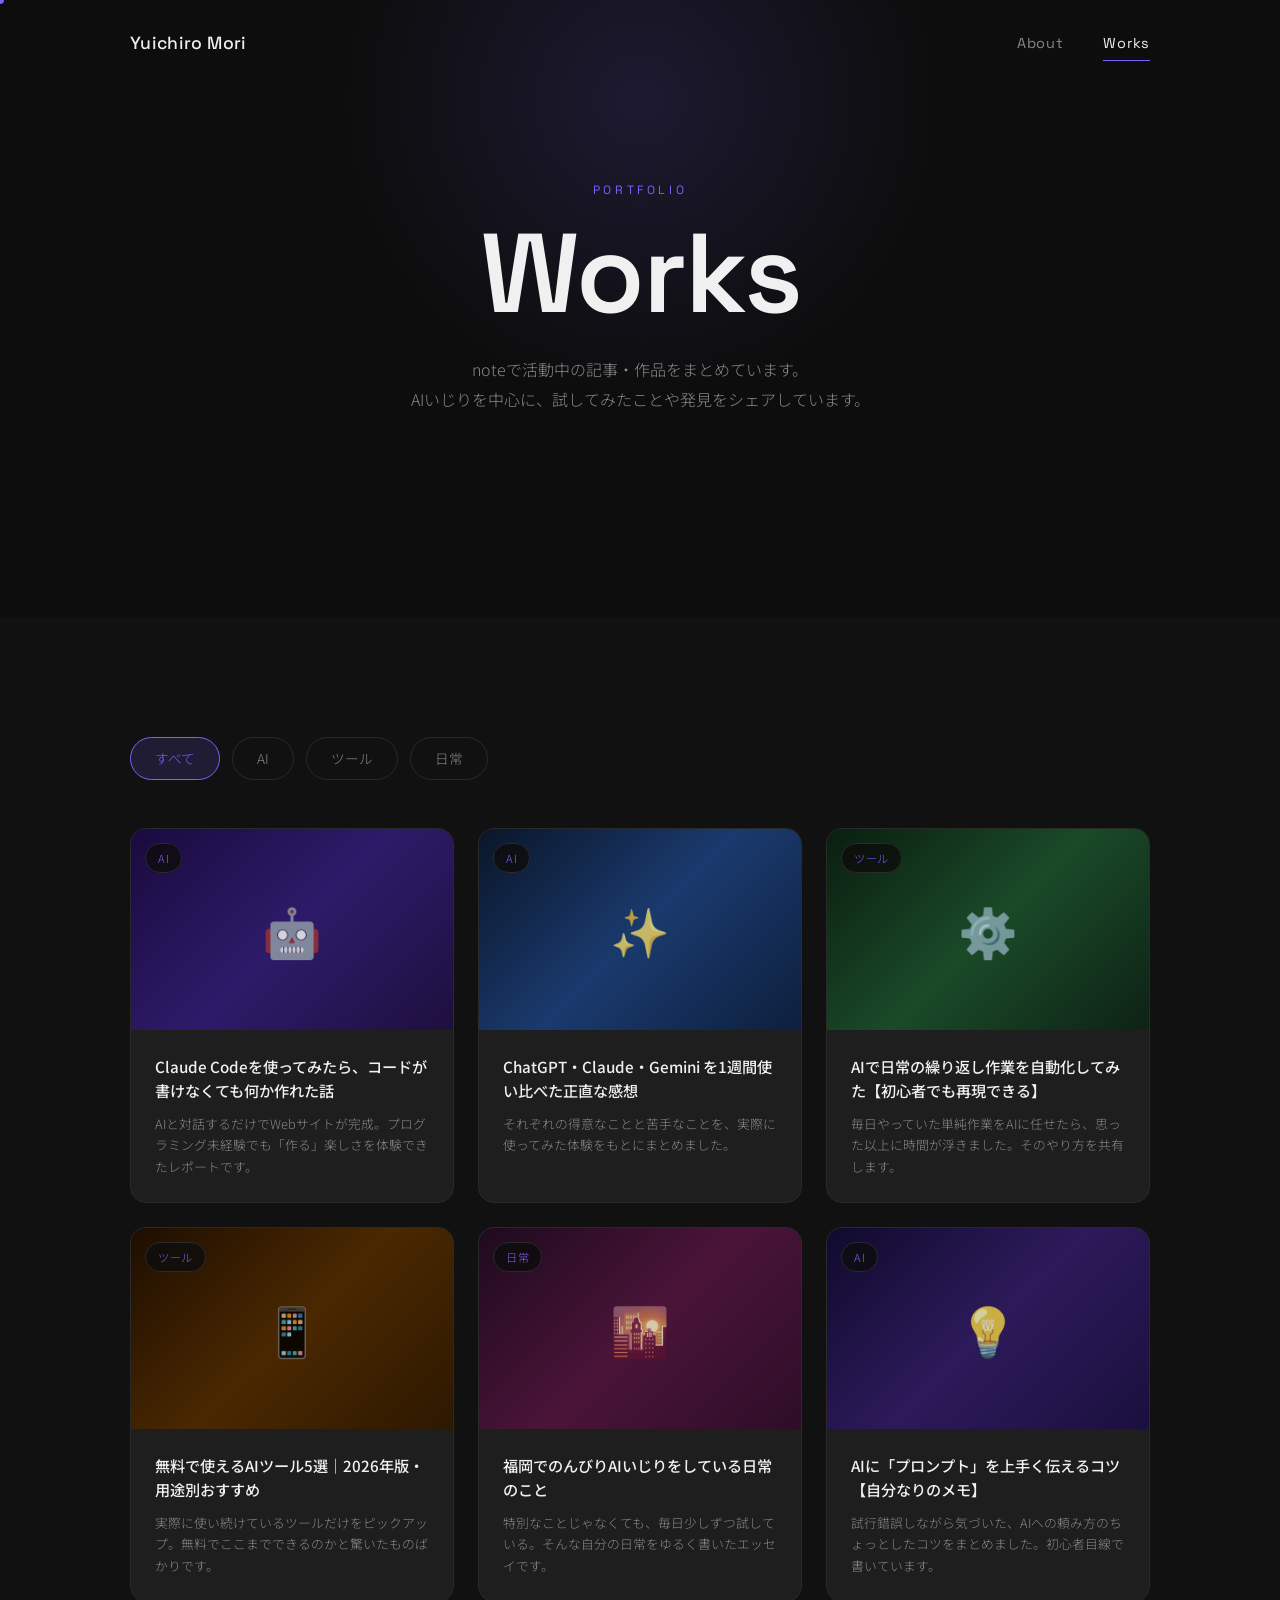
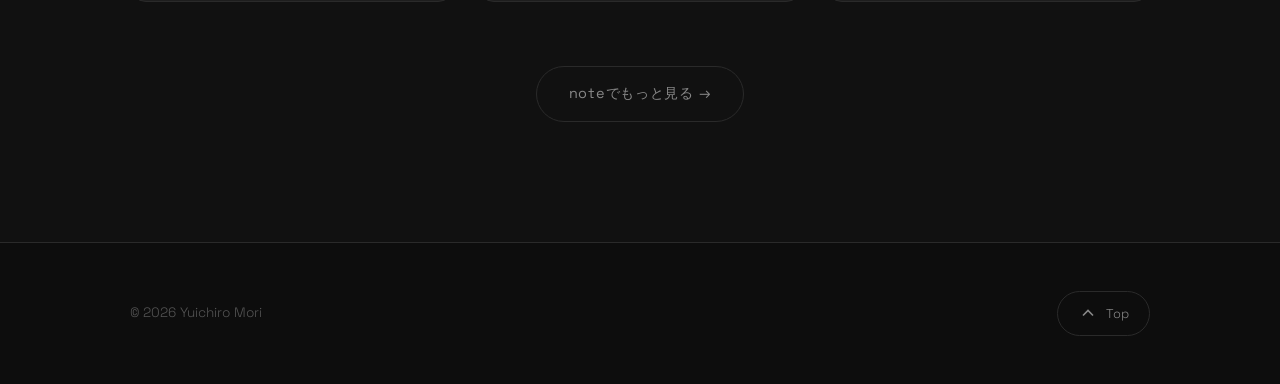
==== works.html @ 328cd7eb "トップページを更新 Co-Authored-By: Claude Sonnet 4.6 <noreply@anthropic.com>" ====
<!DOCTYPE html>
<html lang="ja">
<head>
  <meta charset="UTF-8" />
  <meta name="viewport" content="width=device-width, initial-scale=1.0" />
  <title>Works | Yuichiro Mori</title>
  <meta name="description" content="Yuichiro Moriのポートフォリオ・作品一覧です。noteで活動中。" />

  <!-- Google Fonts: 英字はSpace Grotesk、日本語はNoto Sans JP -->
  <link rel="preconnect" href="https://fonts.googleapis.com" />
  <link rel="preconnect" href="https://fonts.gstatic.com" crossorigin />
  <link href="https://fonts.googleapis.com/css2?family=Space+Grotesk:wght@300;400;500;600&family=Noto+Sans+JP:wght@300;400;500&display=swap" rel="stylesheet" />

  <link rel="stylesheet" href="css/style.css" />
</head>
<body>

  <!-- ===== カスタムカーソル ===== -->
  <div class="cursor-dot"></div>
  <div class="cursor-ring"></div>

  <!-- ===== ヘッダー ===== -->
  <header class="header" id="header">
    <div class="header-inner">
      <a href="index.html" class="logo">Yuichiro Mori</a>
      <nav class="nav">
        <a href="index.html" class="nav-link">About</a>
        <a href="works.html" class="nav-link active">Works</a>
      </nav>
    </div>
  </header>

  <!-- ===== ページヒーロー ===== -->
  <section class="page-hero">
    <div class="container">
      <div class="page-hero-label fade-up">Portfolio</div>
      <h1 class="page-hero-title fade-up">Works</h1>
      <p class="page-hero-desc fade-up">
        noteで活動中の記事・作品をまとめています。<br />
        AIいじりを中心に、試してみたことや発見をシェアしています。
      </p>

      <!-- noteへの導線ボタン（目立つ位置に配置） -->
      <!-- URLを変更する場合はhrefの値を書き換えてください -->
      <a href="https://note.com/yamasan_2351" target="_blank" rel="noopener noreferrer" class="btn-note fade-up">
        noteを見る →
      </a>
    </div>
  </section>

  <!-- ===== ワークスセクション ===== -->
  <section class="section works-section">
    <div class="container">

      <!-- カテゴリフィルターボタン -->
      <!-- カテゴリを増やしたい場合はここにボタンを追加してください -->
      <div class="filter-bar reveal">
        <button class="filter-btn active" data-filter="all">すべて</button>
        <button class="filter-btn" data-filter="ai">AI</button>
        <button class="filter-btn" data-filter="tool">ツール</button>
        <button class="filter-btn" data-filter="daily">日常</button>
      </div>

      <!-- 作品カードグリッド -->
      <!-- カードを増やしたい場合はここに .work-card を追加してください -->
      <!-- data-category属性でフィルタリングが機能します（all / ai / tool / daily） -->
      <div class="works-grid" id="works-grid">

        <!-- カード1 -->
        <article class="work-card reveal" data-category="ai">
          <a href="https://note.com/yamasan_2351" target="_blank" rel="noopener noreferrer" class="work-card-link">
            <div class="work-card-image">
              <!-- 画像のグラデーションプレースホルダー（パープル系） -->
              <div class="card-placeholder card-placeholder--purple">
                <span class="card-placeholder-icon">🤖</span>
              </div>
              <div class="work-card-tag">AI</div>
            </div>
            <div class="work-card-body">
              <h3 class="work-card-title">Claude Codeを使ってみたら、コードが書けなくても何か作れた話</h3>
              <p class="work-card-desc">
                AIと対話するだけでWebサイトが完成。プログラミング未経験でも「作る」楽しさを体験できたレポートです。
              </p>
            </div>
          </a>
        </article>

        <!-- カード2 -->
        <article class="work-card reveal" data-category="ai">
          <a href="https://note.com/yamasan_2351" target="_blank" rel="noopener noreferrer" class="work-card-link">
            <div class="work-card-image">
              <!-- 画像のグラデーションプレースホルダー（ブルー系） -->
              <div class="card-placeholder card-placeholder--blue">
                <span class="card-placeholder-icon">✨</span>
              </div>
              <div class="work-card-tag">AI</div>
            </div>
            <div class="work-card-body">
              <h3 class="work-card-title">ChatGPT・Claude・Gemini を1週間使い比べた正直な感想</h3>
              <p class="work-card-desc">
                それぞれの得意なことと苦手なことを、実際に使ってみた体験をもとにまとめました。
              </p>
            </div>
          </a>
        </article>

        <!-- カード3 -->
        <article class="work-card reveal" data-category="tool">
          <a href="https://note.com/yamasan_2351" target="_blank" rel="noopener noreferrer" class="work-card-link">
            <div class="work-card-image">
              <!-- 画像のグラデーションプレースホルダー（グリーン系） -->
              <div class="card-placeholder card-placeholder--green">
                <span class="card-placeholder-icon">⚙️</span>
              </div>
              <div class="work-card-tag">ツール</div>
            </div>
            <div class="work-card-body">
              <h3 class="work-card-title">AIで日常の繰り返し作業を自動化してみた【初心者でも再現できる】</h3>
              <p class="work-card-desc">
                毎日やっていた単純作業をAIに任せたら、思った以上に時間が浮きました。そのやり方を共有します。
              </p>
            </div>
          </a>
        </article>

        <!-- カード4 -->
        <article class="work-card reveal" data-category="tool">
          <a href="https://note.com/yamasan_2351" target="_blank" rel="noopener noreferrer" class="work-card-link">
            <div class="work-card-image">
              <!-- 画像のグラデーションプレースホルダー（オレンジ系） -->
              <div class="card-placeholder card-placeholder--orange">
                <span class="card-placeholder-icon">📱</span>
              </div>
              <div class="work-card-tag">ツール</div>
            </div>
            <div class="work-card-body">
              <h3 class="work-card-title">無料で使えるAIツール5選｜2026年版・用途別おすすめ</h3>
              <p class="work-card-desc">
                実際に使い続けているツールだけをピックアップ。無料でここまでできるのかと驚いたものばかりです。
              </p>
            </div>
          </a>
        </article>

        <!-- カード5 -->
        <article class="work-card reveal" data-category="daily">
          <a href="https://note.com/yamasan_2351" target="_blank" rel="noopener noreferrer" class="work-card-link">
            <div class="work-card-image">
              <!-- 画像のグラデーションプレースホルダー（ピンク系） -->
              <div class="card-placeholder card-placeholder--pink">
                <span class="card-placeholder-icon">🌇</span>
              </div>
              <div class="work-card-tag">日常</div>
            </div>
            <div class="work-card-body">
              <h3 class="work-card-title">福岡でのんびりAIいじりをしている日常のこと</h3>
              <p class="work-card-desc">
                特別なことじゃなくても、毎日少しずつ試している。そんな自分の日常をゆるく書いたエッセイです。
              </p>
            </div>
          </a>
        </article>

        <!-- カード6 -->
        <article class="work-card reveal" data-category="ai">
          <a href="https://note.com/yamasan_2351" target="_blank" rel="noopener noreferrer" class="work-card-link">
            <div class="work-card-image">
              <!-- 画像のグラデーションプレースホルダー（パープル系） -->
              <div class="card-placeholder card-placeholder--violet">
                <span class="card-placeholder-icon">💡</span>
              </div>
              <div class="work-card-tag">AI</div>
            </div>
            <div class="work-card-body">
              <h3 class="work-card-title">AIに「プロンプト」を上手く伝えるコツ【自分なりのメモ】</h3>
              <p class="work-card-desc">
                試行錯誤しながら気づいた、AIへの頼み方のちょっとしたコツをまとめました。初心者目線で書いています。
              </p>
            </div>
          </a>
        </article>

      </div><!-- /works-grid -->

      <!-- もっと見るボタン -->
      <div class="works-more reveal">
        <a href="https://note.com/yamasan_2351" target="_blank" rel="noopener noreferrer" class="btn-secondary">
          noteでもっと見る →
        </a>
      </div>

    </div>
  </section>

  <!-- ===== フッター ===== -->
  <footer class="footer">
    <div class="container">
      <div class="footer-inner">
        <p class="footer-copy">© 2026 Yuichiro Mori</p>
        <!-- ページトップへ戻るボタン -->
        <button class="back-to-top" id="back-to-top" aria-label="ページトップへ">
          <svg viewBox="0 0 24 24" fill="none" stroke="currentColor" stroke-width="2" width="20" height="20">
            <path d="M18 15l-6-6-6 6"/>
          </svg>
          Top
        </button>
      </div>
    </div>
  </footer>

  <script src="js/main.js"></script>
</body>
</html>
---- css/style.css ----
/* =============================================
   Yuichiro Mori - Personal Site
   style.css
   =============================================
   ■ カスタマイズするときの目安
   - 背景色    : --bg (#0d0d0d)
   - テキスト色: --text (#f0f0f0)
   - アクセント: --accent (#7b61ff)
   - カード背景: --card (#1e1e1e)
   ============================================= */

/* ===== CSS変数（カラー・フォント） ===== */
:root {
  /* カラー：ここを変えるとサイト全体の色が変わります */
  --bg: #0d0d0d;
  --bg-secondary: #111111;
  --card: #1e1e1e;
  --card-hover: #252525;
  --border: #2a2a2a;
  --text: #f0f0f0;
  --text-muted: #888888;
  --text-subtle: #555555;
  --accent: #7b61ff;
  --accent-light: rgba(123, 97, 255, 0.15);
  --accent-glow: rgba(123, 97, 255, 0.4);

  /* フォント */
  --font-en: 'Space Grotesk', sans-serif;
  --font-ja: 'Noto Sans JP', sans-serif;

  /* スペース */
  --section-pad: 120px;
  --container-max: 1100px;
  --border-radius: 16px;

  /* トランジション */
  --transition: 0.3s cubic-bezier(0.25, 0.46, 0.45, 0.94);
  --transition-slow: 0.6s cubic-bezier(0.25, 0.46, 0.45, 0.94);
}

/* ===== リセット & ベース ===== */
*, *::before, *::after {
  box-sizing: border-box;
  margin: 0;
  padding: 0;
}

html {
  scroll-behavior: smooth;
  font-size: 16px;
}

body {
  background-color: var(--bg);
  color: var(--text);
  font-family: var(--font-ja);
  font-weight: 300;
  line-height: 1.8;
  overflow-x: hidden;
  cursor: none; /* カスタムカーソルを使うためデフォルトを非表示 */
}

a {
  color: inherit;
  text-decoration: none;
}

img {
  max-width: 100%;
  height: auto;
  display: block;
}

button {
  cursor: none;
  border: none;
  background: none;
  font: inherit;
  color: inherit;
}

/* ===== カスタムカーソル ===== */
.cursor-dot {
  position: fixed;
  top: 0;
  left: 0;
  width: 8px;
  height: 8px;
  background: var(--accent);
  border-radius: 50%;
  pointer-events: none;
  z-index: 9999;
  transform: translate(-50%, -50%);
  transition: transform 0.1s, opacity 0.3s;
}

.cursor-ring {
  position: fixed;
  top: 0;
  left: 0;
  width: 40px;
  height: 40px;
  border: 1.5px solid rgba(123, 97, 255, 0.5);
  border-radius: 50%;
  pointer-events: none;
  z-index: 9998;
  transform: translate(-50%, -50%);
  transition: width 0.3s, height 0.3s, border-color 0.3s;
}

/* リンク・ボタン上でカーソルが大きくなる */
.cursor-ring.cursor-hover {
  width: 60px;
  height: 60px;
  border-color: var(--accent);
}

/* ===== コンテナ ===== */
.container {
  max-width: var(--container-max);
  margin: 0 auto;
  padding: 0 40px;
}

/* ===== ヘッダー ===== */
.header {
  position: fixed;
  top: 0;
  left: 0;
  right: 0;
  z-index: 100;
  padding: 28px 0;
  transition: padding var(--transition), background var(--transition), backdrop-filter var(--transition);
}

/* スクロール後にスタイルが変わる（JSで.scrolledを付与） */
.header.scrolled {
  padding: 16px 0;
  background: rgba(13, 13, 13, 0.85);
  backdrop-filter: blur(20px);
  border-bottom: 1px solid var(--border);
}

.header-inner {
  max-width: var(--container-max);
  margin: 0 auto;
  padding: 0 40px;
  display: flex;
  align-items: center;
  justify-content: space-between;
}

/* ロゴ：名前を変えるにはHTMLを編集してください */
.logo {
  font-family: var(--font-en);
  font-size: 1.1rem;
  font-weight: 500;
  letter-spacing: 0.02em;
  color: var(--text);
  transition: color var(--transition);
}

.logo:hover {
  color: var(--accent);
}

.nav {
  display: flex;
  gap: 40px;
}

.nav-link {
  font-family: var(--font-en);
  font-size: 0.9rem;
  font-weight: 400;
  letter-spacing: 0.05em;
  color: var(--text-muted);
  transition: color var(--transition);
  position: relative;
}

.nav-link::after {
  content: '';
  position: absolute;
  bottom: -4px;
  left: 0;
  width: 0;
  height: 1px;
  background: var(--accent);
  transition: width var(--transition);
}

.nav-link:hover,
.nav-link.active {
  color: var(--text);
}

.nav-link:hover::after,
.nav-link.active::after {
  width: 100%;
}

/* ===== ボタン ===== */
.btn-primary {
  display: inline-flex;
  align-items: center;
  gap: 8px;
  padding: 14px 32px;
  background: var(--accent);
  color: #fff;
  font-family: var(--font-en);
  font-size: 0.9rem;
  font-weight: 500;
  letter-spacing: 0.05em;
  border-radius: 100px;
  transition: background var(--transition), box-shadow var(--transition), transform var(--transition);
}

.btn-primary:hover {
  background: #9580ff;
  box-shadow: 0 0 30px var(--accent-glow);
  transform: translateY(-2px);
}

.btn-secondary {
  display: inline-flex;
  align-items: center;
  gap: 8px;
  padding: 14px 32px;
  border: 1px solid var(--border);
  color: var(--text-muted);
  font-family: var(--font-en);
  font-size: 0.9rem;
  font-weight: 400;
  letter-spacing: 0.05em;
  border-radius: 100px;
  transition: border-color var(--transition), color var(--transition), transform var(--transition);
}

.btn-secondary:hover {
  border-color: var(--accent);
  color: var(--accent);
  transform: translateY(-2px);
}

/* noteへの導線ボタン（worksページ用） */
.btn-note {
  display: inline-flex;
  align-items: center;
  gap: 10px;
  padding: 16px 40px;
  background: transparent;
  border: 1.5px solid var(--accent);
  color: var(--accent);
  font-family: var(--font-en);
  font-size: 1rem;
  font-weight: 500;
  letter-spacing: 0.05em;
  border-radius: 100px;
  transition: background var(--transition), color var(--transition), box-shadow var(--transition), transform var(--transition);
}

.btn-note:hover {
  background: var(--accent);
  color: #fff;
  box-shadow: 0 0 40px var(--accent-glow);
  transform: translateY(-3px);
}

/* ===== ヒーローセクション ===== */
.hero {
  position: relative;
  min-height: 100vh;
  display: flex;
  align-items: center;
  justify-content: center;
  overflow: hidden;
}

/* パーティクルキャンバス */
#particles-canvas {
  position: absolute;
  inset: 0;
  width: 100%;
  height: 100%;
  opacity: 0.6;
}

.hero-content {
  position: relative;
  z-index: 2;
  text-align: center;
  padding: 0 20px;
}

.hero-greeting {
  font-family: var(--font-en);
  font-size: 1rem;
  font-weight: 300;
  letter-spacing: 0.3em;
  color: var(--accent);
  text-transform: uppercase;
  margin-bottom: 16px;
  opacity: 0;
  animation: fadeUp 0.8s ease 0.2s forwards;
}

.hero-name {
  font-family: var(--font-en);
  font-size: clamp(3rem, 10vw, 7rem);
  font-weight: 600;
  letter-spacing: -0.02em;
  line-height: 1.1;
  color: var(--text);
  margin-bottom: 24px;
  opacity: 0;
  animation: fadeUp 0.8s ease 0.4s forwards;
}

/* タイピングアニメーション */
.typing-wrapper {
  font-size: clamp(1rem, 2.5vw, 1.4rem);
  font-weight: 300;
  color: var(--text-muted);
  margin-bottom: 48px;
  min-height: 2em;
  opacity: 0;
  animation: fadeUp 0.8s ease 0.6s forwards;
}

.typing-prefix {
  font-family: var(--font-en);
}

.typing-text {
  color: var(--text);
  font-weight: 400;
}

.typing-cursor {
  color: var(--accent);
  animation: blink 1s infinite;
  font-weight: 300;
}

.hero-cta {
  display: flex;
  gap: 16px;
  justify-content: center;
  flex-wrap: wrap;
  opacity: 0;
  animation: fadeUp 0.8s ease 0.8s forwards;
}

/* スクロールインジケーター */
.scroll-indicator {
  position: absolute;
  bottom: 40px;
  left: 50%;
  transform: translateX(-50%);
  display: flex;
  flex-direction: column;
  align-items: center;
  gap: 8px;
  z-index: 2;
}

.scroll-indicator span {
  font-family: var(--font-en);
  font-size: 0.7rem;
  letter-spacing: 0.2em;
  color: var(--text-subtle);
  text-transform: uppercase;
}

.scroll-line {
  width: 1px;
  height: 60px;
  background: linear-gradient(to bottom, var(--accent), transparent);
  animation: scrollLine 2s ease infinite;
}

/* ===== セクション共通 ===== */
.section {
  padding: var(--section-pad) 0;
}

.section-label {
  font-family: var(--font-en);
  font-size: 0.75rem;
  font-weight: 400;
  letter-spacing: 0.3em;
  color: var(--accent);
  text-transform: uppercase;
  margin-bottom: 12px;
}

.section-title {
  font-family: var(--font-en);
  font-size: clamp(2rem, 5vw, 3.5rem);
  font-weight: 500;
  letter-spacing: -0.02em;
  line-height: 1.1;
  color: var(--text);
  margin-bottom: 64px;
}

/* ===== Aboutセクション ===== */
.about-section {
  background: var(--bg-secondary);
}

.about-grid {
  display: grid;
  grid-template-columns: 1fr 2fr;
  gap: 80px;
  align-items: start;
}

/* プロフィール画像エリア */
.about-image {
  position: relative;
}

.image-placeholder {
  width: 100%;
  aspect-ratio: 1;
  max-width: 300px;
  border-radius: var(--border-radius);
  overflow: hidden;
  background: var(--card);
  border: 1px solid var(--border);
  position: relative;
}

.image-placeholder-inner {
  width: 100%;
  height: 100%;
  display: flex;
  align-items: center;
  justify-content: center;
  position: relative;
}

/* イニシャル */
.placeholder-initials {
  font-family: var(--font-en);
  font-size: 4rem;
  font-weight: 300;
  color: var(--text-subtle);
  letter-spacing: 0.05em;
  position: relative;
  z-index: 1;
}

/* 発光エフェクト */
.placeholder-glow {
  position: absolute;
  inset: 0;
  background: radial-gradient(circle at center, var(--accent-light) 0%, transparent 70%);
}

/* ステータスバッジ */
.status-badge {
  display: inline-flex;
  align-items: center;
  gap: 8px;
  margin-top: 20px;
  padding: 8px 16px;
  background: var(--card);
  border: 1px solid var(--border);
  border-radius: 100px;
  font-size: 0.85rem;
  color: var(--text-muted);
}

.status-dot {
  width: 8px;
  height: 8px;
  background: #4ade80;
  border-radius: 50%;
  animation: pulse-dot 2s ease infinite;
}

/* 自己紹介テキスト */
.about-para {
  color: var(--text-muted);
  line-height: 2;
  margin-bottom: 24px;
  font-size: 0.95rem;
}

/* タグ */
.tags {
  display: flex;
  flex-wrap: wrap;
  gap: 10px;
  margin-top: 32px;
}

.tag {
  padding: 6px 16px;
  border: 1px solid var(--accent);
  border-radius: 100px;
  font-family: var(--font-en);
  font-size: 0.8rem;
  font-weight: 400;
  color: var(--accent);
  letter-spacing: 0.03em;
  transition: background var(--transition), color var(--transition);
}

.tag:hover {
  background: var(--accent);
  color: #fff;
}

/* ===== リンクセクション ===== */
.links-desc {
  color: var(--text-muted);
  margin-top: -48px;
  margin-bottom: 48px;
  font-size: 0.9rem;
}

.links-grid {
  display: grid;
  grid-template-columns: repeat(3, 1fr);
  gap: 20px;
}

.link-card {
  display: flex;
  align-items: center;
  gap: 20px;
  padding: 28px 32px;
  background: var(--card);
  border: 1px solid var(--border);
  border-radius: var(--border-radius);
  transition: border-color var(--transition), background var(--transition), transform var(--transition), box-shadow var(--transition);
}

.link-card:hover {
  border-color: var(--accent);
  background: var(--card-hover);
  transform: translateY(-4px);
  box-shadow: 0 20px 60px rgba(0, 0, 0, 0.5), 0 0 0 1px var(--accent-light);
}

.link-icon {
  color: var(--accent);
  flex-shrink: 0;
  transition: transform var(--transition);
}

.link-card:hover .link-icon {
  transform: scale(1.1);
}

.link-info {
  flex: 1;
  display: flex;
  flex-direction: column;
  gap: 2px;
}

.link-name {
  font-family: var(--font-en);
  font-size: 1rem;
  font-weight: 500;
  color: var(--text);
}

.link-handle {
  font-size: 0.8rem;
  color: var(--text-muted);
}

.link-arrow {
  color: var(--text-subtle);
  font-size: 1.1rem;
  transition: color var(--transition), transform var(--transition);
}

.link-card:hover .link-arrow {
  color: var(--accent);
  transform: translateX(4px);
}

/* ===== ページヒーロー（worksページ用） ===== */
.page-hero {
  padding: 180px 0 100px;
  text-align: center;
  position: relative;
  overflow: hidden;
}

.page-hero::before {
  content: '';
  position: absolute;
  top: -200px;
  left: 50%;
  transform: translateX(-50%);
  width: 600px;
  height: 600px;
  background: radial-gradient(circle, var(--accent-light) 0%, transparent 70%);
  pointer-events: none;
}

.page-hero-label {
  font-family: var(--font-en);
  font-size: 0.75rem;
  font-weight: 400;
  letter-spacing: 0.3em;
  color: var(--accent);
  text-transform: uppercase;
  margin-bottom: 16px;
  opacity: 0;
  animation: fadeUp 0.8s ease 0.2s forwards;
}

.page-hero-title {
  font-family: var(--font-en);
  font-size: clamp(3rem, 10vw, 7rem);
  font-weight: 600;
  letter-spacing: -0.02em;
  line-height: 1;
  margin-bottom: 24px;
  opacity: 0;
  animation: fadeUp 0.8s ease 0.4s forwards;
}

.page-hero-desc {
  font-size: 1rem;
  color: var(--text-muted);
  max-width: 480px;
  margin: 0 auto 40px;
  line-height: 1.9;
  opacity: 0;
  animation: fadeUp 0.8s ease 0.6s forwards;
}

/* ===== ワークスセクション ===== */
.works-section {
  background: var(--bg-secondary);
}

/* フィルターバー */
.filter-bar {
  display: flex;
  gap: 12px;
  flex-wrap: wrap;
  margin-bottom: 48px;
}

.filter-btn {
  padding: 8px 24px;
  border: 1px solid var(--border);
  border-radius: 100px;
  font-size: 0.85rem;
  color: var(--text-muted);
  transition: border-color var(--transition), color var(--transition), background var(--transition);
  cursor: none;
}

.filter-btn:hover,
.filter-btn.active {
  border-color: var(--accent);
  color: var(--accent);
}

.filter-btn.active {
  background: var(--accent-light);
}

/* 作品カードグリッド */
.works-grid {
  display: grid;
  grid-template-columns: repeat(3, 1fr);
  gap: 24px;
  margin-bottom: 64px;
}

/* 非表示（フィルタリング） */
.work-card.hidden {
  display: none;
}

/* 作品カード */
.work-card {
  background: var(--card);
  border: 1px solid var(--border);
  border-radius: var(--border-radius);
  overflow: hidden;
  transition: border-color var(--transition), transform var(--transition), box-shadow var(--transition);
}

.work-card:hover {
  border-color: var(--accent);
  transform: translateY(-6px);
  box-shadow: 0 24px 64px rgba(0, 0, 0, 0.6), 0 0 0 1px var(--accent-light);
}

.work-card-link {
  display: block;
}

/* カード画像エリア */
.work-card-image {
  position: relative;
  aspect-ratio: 16/10;
  overflow: hidden;
}

/* カード画像プレースホルダー（各色） */
.card-placeholder {
  width: 100%;
  height: 100%;
  display: flex;
  align-items: center;
  justify-content: center;
  transition: transform var(--transition-slow);
}

.work-card:hover .card-placeholder {
  transform: scale(1.05);
}

/* カラーバリエーション */
.card-placeholder--purple {
  background: linear-gradient(135deg, #1a0a3e 0%, #2d1b69 50%, #1e0f3d 100%);
}
.card-placeholder--blue {
  background: linear-gradient(135deg, #0a1628 0%, #1a3a6e 50%, #0d1f3c 100%);
}
.card-placeholder--green {
  background: linear-gradient(135deg, #0a1e10 0%, #1a4a28 50%, #0d2215 100%);
}
.card-placeholder--orange {
  background: linear-gradient(135deg, #1e0e00 0%, #4a2800 50%, #2d1800 100%);
}
.card-placeholder--pink {
  background: linear-gradient(135deg, #1e0a1e 0%, #4a1438 50%, #2d0d28 100%);
}
.card-placeholder--violet {
  background: linear-gradient(135deg, #100a2d 0%, #2d1a5a 50%, #1a0f3d 100%);
}

.card-placeholder-icon {
  font-size: 3rem;
  opacity: 0.8;
  filter: grayscale(0.3);
}

/* カテゴリタグ */
.work-card-tag {
  position: absolute;
  top: 14px;
  left: 14px;
  padding: 4px 12px;
  background: rgba(13, 13, 13, 0.8);
  backdrop-filter: blur(8px);
  border: 1px solid var(--border);
  border-radius: 100px;
  font-size: 0.7rem;
  letter-spacing: 0.05em;
  color: var(--accent);
}

/* カード本文 */
.work-card-body {
  padding: 24px;
}

.work-card-title {
  font-size: 0.95rem;
  font-weight: 500;
  line-height: 1.6;
  color: var(--text);
  margin-bottom: 10px;
  transition: color var(--transition);
}

.work-card:hover .work-card-title {
  color: var(--accent);
}

.work-card-desc {
  font-size: 0.8rem;
  color: var(--text-muted);
  line-height: 1.7;
}

/* もっと見るボタン */
.works-more {
  text-align: center;
}

/* ===== フッター ===== */
.footer {
  padding: 48px 0;
  border-top: 1px solid var(--border);
}

.footer-inner {
  display: flex;
  align-items: center;
  justify-content: space-between;
}

.footer-copy {
  font-family: var(--font-en);
  font-size: 0.85rem;
  color: var(--text-subtle);
}

/* ページトップへ戻るボタン */
.back-to-top {
  display: flex;
  align-items: center;
  gap: 8px;
  padding: 10px 20px;
  border: 1px solid var(--border);
  border-radius: 100px;
  font-family: var(--font-en);
  font-size: 0.8rem;
  color: var(--text-muted);
  transition: border-color var(--transition), color var(--transition);
}

.back-to-top:hover {
  border-color: var(--accent);
  color: var(--accent);
}

/* ===== スクロールアニメーション ===== */
/* 初期状態（非表示） */
.reveal {
  opacity: 0;
  transform: translateY(30px);
  transition: opacity 0.7s ease, transform 0.7s ease;
}

/* Intersection Observerで表示される状態 */
.reveal.is-visible {
  opacity: 1;
  transform: translateY(0);
}

/* ヒーロー内のfade-up（初期ページロード用） */
.fade-up {
  opacity: 0;
}

/* ===== キーフレームアニメーション ===== */
@keyframes fadeUp {
  from {
    opacity: 0;
    transform: translateY(24px);
  }
  to {
    opacity: 1;
    transform: translateY(0);
  }
}

@keyframes blink {
  0%, 100% { opacity: 1; }
  50% { opacity: 0; }
}

@keyframes scrollLine {
  0% { transform: scaleY(0); transform-origin: top; }
  50% { transform: scaleY(1); transform-origin: top; }
  51% { transform: scaleY(1); transform-origin: bottom; }
  100% { transform: scaleY(0); transform-origin: bottom; }
}

@keyframes pulse-dot {
  0%, 100% { opacity: 1; transform: scale(1); }
  50% { opacity: 0.6; transform: scale(1.4); }
}

/* ===== レスポンシブ（タブレット）===== */
@media (max-width: 1024px) {
  .about-grid {
    grid-template-columns: 1fr;
    gap: 48px;
  }

  .image-placeholder {
    max-width: 200px;
  }

  .links-grid {
    grid-template-columns: 1fr;
  }

  .works-grid {
    grid-template-columns: repeat(2, 1fr);
  }
}

/* ===== レスポンシブ（スマホ）===== */
@media (max-width: 640px) {
  :root {
    --section-pad: 80px;
  }

  .container {
    padding: 0 20px;
  }

  .header-inner {
    padding: 0 20px;
  }

  .hero-cta {
    flex-direction: column;
    align-items: center;
  }

  .works-grid {
    grid-template-columns: 1fr;
  }

  .footer-inner {
    flex-direction: column;
    gap: 20px;
    text-align: center;
  }

  /* スマホではカスタムカーソルを非表示 */
  .cursor-dot,
  .cursor-ring {
    display: none;
  }

  body {
    cursor: auto;
  }

  button {
    cursor: pointer;
  }

  a {
    cursor: pointer;
  }

  .filter-btn {
    cursor: pointer;
  }
}
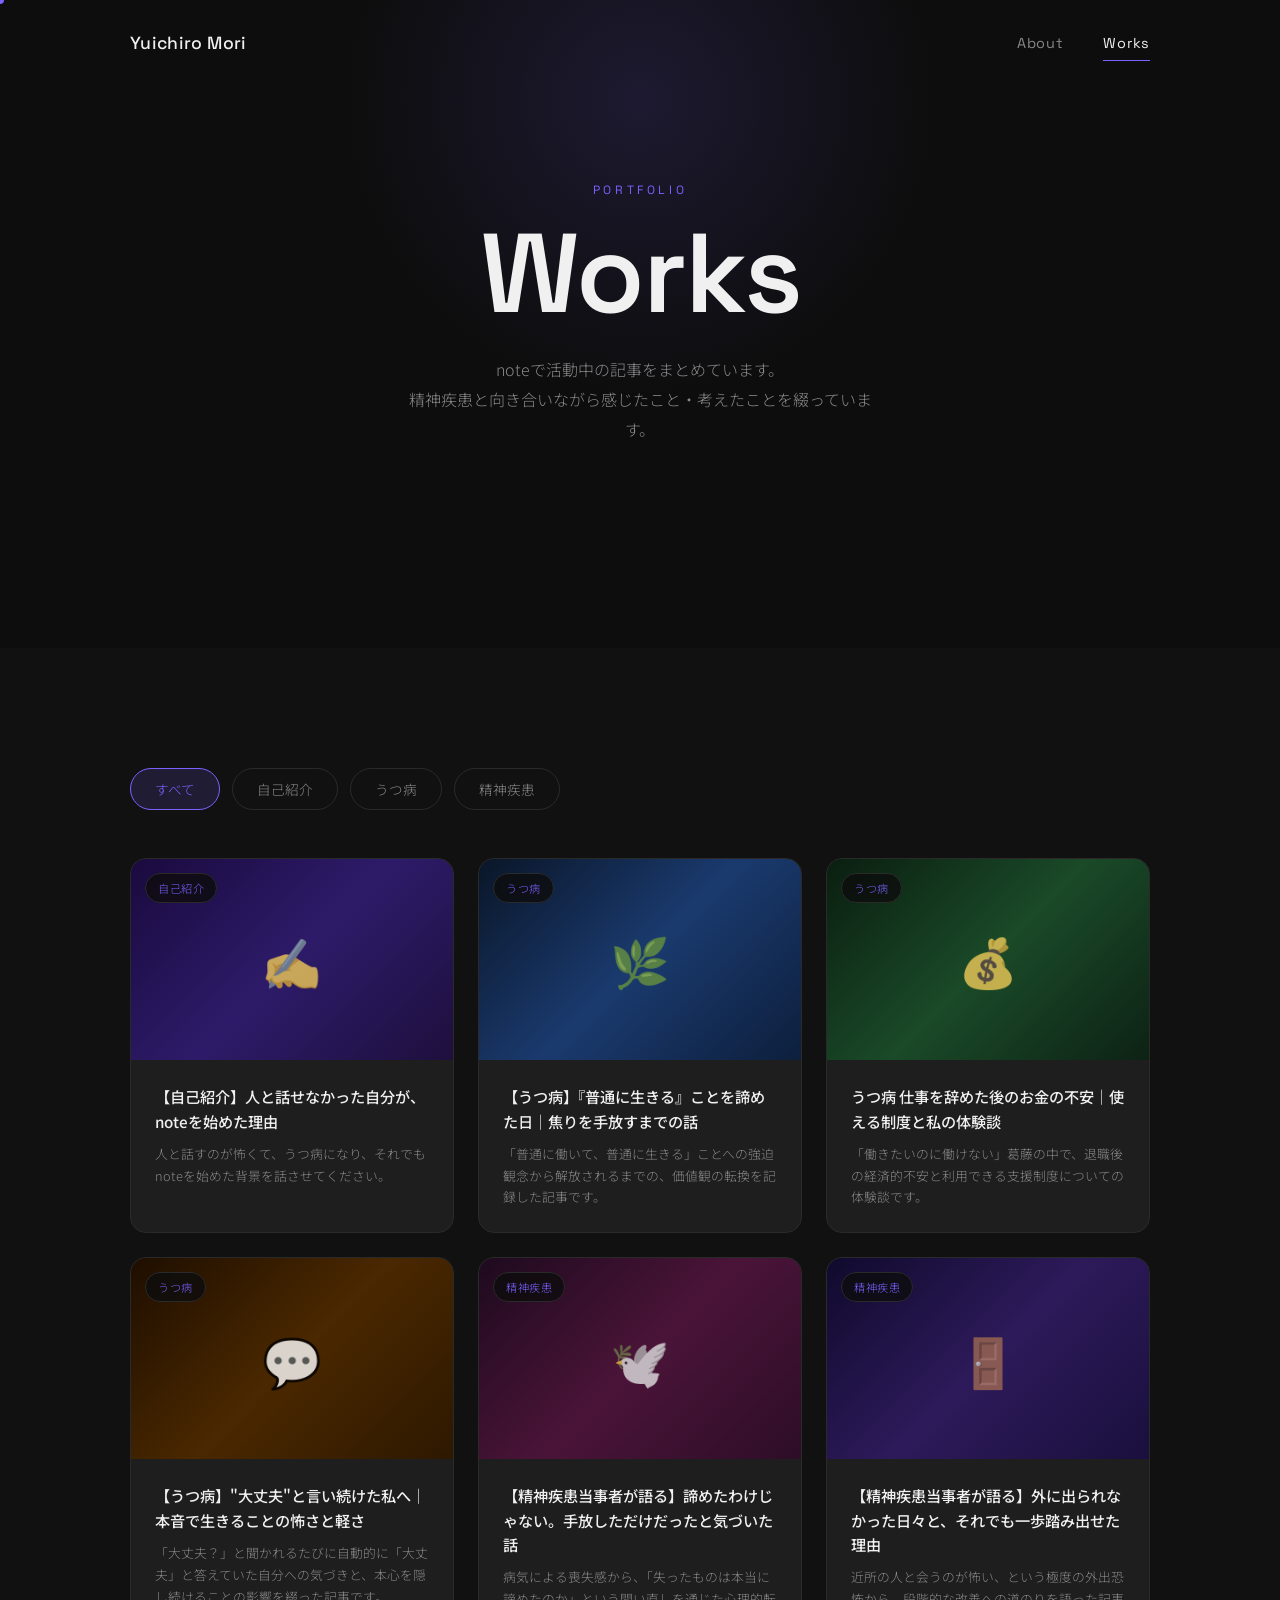
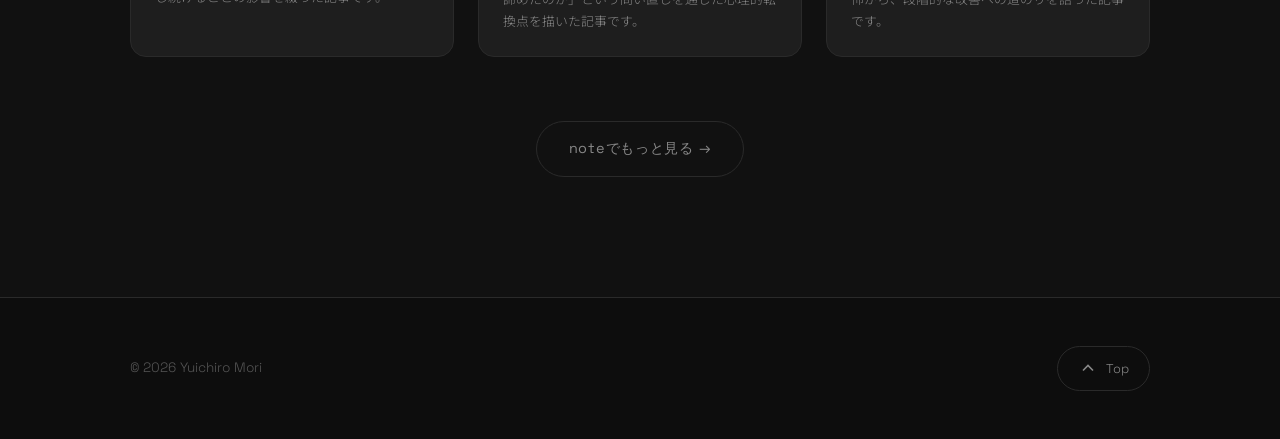
==== commit 7a1a7d06: "トップページを更新 Co-Authored-By: Claude Sonnet 4.6 <noreply@anthropic.com>" ====
--- a/works.html
+++ b/works.html
@@ -36,8 +36,8 @@
       <div class="page-hero-label fade-up">Portfolio</div>
       <h1 class="page-hero-title fade-up">Works</h1>
       <p class="page-hero-desc fade-up">
-        noteで活動中の記事・作品をまとめています。<br />
-        AIいじりを中心に、試してみたことや発見をシェアしています。
+        noteで活動中の記事をまとめています。<br />
+        精神疾患と向き合いながら感じたこと・考えたことを綴っています。
       </p>
 
       <!-- noteへの導線ボタン（目立つ位置に配置） -->
@@ -56,125 +56,119 @@
       <!-- カテゴリを増やしたい場合はここにボタンを追加してください -->
       <div class="filter-bar reveal">
         <button class="filter-btn active" data-filter="all">すべて</button>
-        <button class="filter-btn" data-filter="ai">AI</button>
-        <button class="filter-btn" data-filter="tool">ツール</button>
-        <button class="filter-btn" data-filter="daily">日常</button>
+        <button class="filter-btn" data-filter="intro">自己紹介</button>
+        <button class="filter-btn" data-filter="utsu">うつ病</button>
+        <button class="filter-btn" data-filter="mental">精神疾患</button>
       </div>
 
       <!-- 作品カードグリッド -->
       <!-- カードを増やしたい場合はここに .work-card を追加してください -->
-      <!-- data-category属性でフィルタリングが機能します（all / ai / tool / daily） -->
+      <!-- data-category属性でフィルタリングが機能します（all / intro / utsu / mental） -->
       <div class="works-grid" id="works-grid">
 
         <!-- カード1 -->
-        <article class="work-card reveal" data-category="ai">
-          <a href="https://note.com/yamasan_2351" target="_blank" rel="noopener noreferrer" class="work-card-link">
-            <div class="work-card-image">
-              <!-- 画像のグラデーションプレースホルダー（パープル系） -->
+        <article class="work-card reveal" data-category="intro">
+          <a href="https://note.com/yamasan_2351/n/nf762cc9c58b5" target="_blank" rel="noopener noreferrer" class="work-card-link">
+            <div class="work-card-image">
               <div class="card-placeholder card-placeholder--purple">
-                <span class="card-placeholder-icon">🤖</span>
-              </div>
-              <div class="work-card-tag">AI</div>
-            </div>
-            <div class="work-card-body">
-              <h3 class="work-card-title">Claude Codeを使ってみたら、コードが書けなくても何か作れた話</h3>
-              <p class="work-card-desc">
-                AIと対話するだけでWebサイトが完成。プログラミング未経験でも「作る」楽しさを体験できたレポートです。
+                <span class="card-placeholder-icon">✍️</span>
+              </div>
+              <div class="work-card-tag">自己紹介</div>
+            </div>
+            <div class="work-card-body">
+              <h3 class="work-card-title">【自己紹介】人と話せなかった自分が、noteを始めた理由</h3>
+              <p class="work-card-desc">
+                人と話すのが怖くて、うつ病になり、それでもnoteを始めた背景を話させてください。
               </p>
             </div>
           </a>
         </article>
 
         <!-- カード2 -->
-        <article class="work-card reveal" data-category="ai">
-          <a href="https://note.com/yamasan_2351" target="_blank" rel="noopener noreferrer" class="work-card-link">
-            <div class="work-card-image">
-              <!-- 画像のグラデーションプレースホルダー（ブルー系） -->
+        <article class="work-card reveal" data-category="utsu">
+          <a href="https://note.com/yamasan_2351/n/n3ddc3b3a6507" target="_blank" rel="noopener noreferrer" class="work-card-link">
+            <div class="work-card-image">
               <div class="card-placeholder card-placeholder--blue">
-                <span class="card-placeholder-icon">✨</span>
-              </div>
-              <div class="work-card-tag">AI</div>
-            </div>
-            <div class="work-card-body">
-              <h3 class="work-card-title">ChatGPT・Claude・Gemini を1週間使い比べた正直な感想</h3>
-              <p class="work-card-desc">
-                それぞれの得意なことと苦手なことを、実際に使ってみた体験をもとにまとめました。
+                <span class="card-placeholder-icon">🌿</span>
+              </div>
+              <div class="work-card-tag">うつ病</div>
+            </div>
+            <div class="work-card-body">
+              <h3 class="work-card-title">【うつ病】『普通に生きる』ことを諦めた日｜焦りを手放すまでの話</h3>
+              <p class="work-card-desc">
+                「普通に働いて、普通に生きる」ことへの強迫観念から解放されるまでの、価値観の転換を記録した記事です。
               </p>
             </div>
           </a>
         </article>
 
         <!-- カード3 -->
-        <article class="work-card reveal" data-category="tool">
-          <a href="https://note.com/yamasan_2351" target="_blank" rel="noopener noreferrer" class="work-card-link">
-            <div class="work-card-image">
-              <!-- 画像のグラデーションプレースホルダー（グリーン系） -->
+        <article class="work-card reveal" data-category="utsu">
+          <a href="https://note.com/yamasan_2351/n/n88b81db3cdd5" target="_blank" rel="noopener noreferrer" class="work-card-link">
+            <div class="work-card-image">
               <div class="card-placeholder card-placeholder--green">
-                <span class="card-placeholder-icon">⚙️</span>
-              </div>
-              <div class="work-card-tag">ツール</div>
-            </div>
-            <div class="work-card-body">
-              <h3 class="work-card-title">AIで日常の繰り返し作業を自動化してみた【初心者でも再現できる】</h3>
-              <p class="work-card-desc">
-                毎日やっていた単純作業をAIに任せたら、思った以上に時間が浮きました。そのやり方を共有します。
+                <span class="card-placeholder-icon">💰</span>
+              </div>
+              <div class="work-card-tag">うつ病</div>
+            </div>
+            <div class="work-card-body">
+              <h3 class="work-card-title">うつ病 仕事を辞めた後のお金の不安｜使える制度と私の体験談</h3>
+              <p class="work-card-desc">
+                「働きたいのに働けない」葛藤の中で、退職後の経済的不安と利用できる支援制度についての体験談です。
               </p>
             </div>
           </a>
         </article>
 
         <!-- カード4 -->
-        <article class="work-card reveal" data-category="tool">
-          <a href="https://note.com/yamasan_2351" target="_blank" rel="noopener noreferrer" class="work-card-link">
-            <div class="work-card-image">
-              <!-- 画像のグラデーションプレースホルダー（オレンジ系） -->
+        <article class="work-card reveal" data-category="utsu">
+          <a href="https://note.com/yamasan_2351/n/ned36c8b07928" target="_blank" rel="noopener noreferrer" class="work-card-link">
+            <div class="work-card-image">
               <div class="card-placeholder card-placeholder--orange">
-                <span class="card-placeholder-icon">📱</span>
-              </div>
-              <div class="work-card-tag">ツール</div>
-            </div>
-            <div class="work-card-body">
-              <h3 class="work-card-title">無料で使えるAIツール5選｜2026年版・用途別おすすめ</h3>
-              <p class="work-card-desc">
-                実際に使い続けているツールだけをピックアップ。無料でここまでできるのかと驚いたものばかりです。
+                <span class="card-placeholder-icon">💬</span>
+              </div>
+              <div class="work-card-tag">うつ病</div>
+            </div>
+            <div class="work-card-body">
+              <h3 class="work-card-title">【うつ病】"大丈夫"と言い続けた私へ｜本音で生きることの怖さと軽さ</h3>
+              <p class="work-card-desc">
+                「大丈夫？」と聞かれるたびに自動的に「大丈夫」と答えていた自分への気づきと、本心を隠し続けることの影響を綴った記事です。
               </p>
             </div>
           </a>
         </article>
 
         <!-- カード5 -->
-        <article class="work-card reveal" data-category="daily">
-          <a href="https://note.com/yamasan_2351" target="_blank" rel="noopener noreferrer" class="work-card-link">
-            <div class="work-card-image">
-              <!-- 画像のグラデーションプレースホルダー（ピンク系） -->
+        <article class="work-card reveal" data-category="mental">
+          <a href="https://note.com/yamasan_2351/n/nf168ca7bf808" target="_blank" rel="noopener noreferrer" class="work-card-link">
+            <div class="work-card-image">
               <div class="card-placeholder card-placeholder--pink">
-                <span class="card-placeholder-icon">🌇</span>
-              </div>
-              <div class="work-card-tag">日常</div>
-            </div>
-            <div class="work-card-body">
-              <h3 class="work-card-title">福岡でのんびりAIいじりをしている日常のこと</h3>
-              <p class="work-card-desc">
-                特別なことじゃなくても、毎日少しずつ試している。そんな自分の日常をゆるく書いたエッセイです。
+                <span class="card-placeholder-icon">🕊️</span>
+              </div>
+              <div class="work-card-tag">精神疾患</div>
+            </div>
+            <div class="work-card-body">
+              <h3 class="work-card-title">【精神疾患当事者が語る】諦めたわけじゃない。手放しただけだったと気づいた話</h3>
+              <p class="work-card-desc">
+                病気による喪失感から、「失ったものは本当に諦めたのか」という問い直しを通じた心理的転換点を描いた記事です。
               </p>
             </div>
           </a>
         </article>
 
         <!-- カード6 -->
-        <article class="work-card reveal" data-category="ai">
-          <a href="https://note.com/yamasan_2351" target="_blank" rel="noopener noreferrer" class="work-card-link">
-            <div class="work-card-image">
-              <!-- 画像のグラデーションプレースホルダー（パープル系） -->
+        <article class="work-card reveal" data-category="mental">
+          <a href="https://note.com/yamasan_2351/n/n130b2285e93a" target="_blank" rel="noopener noreferrer" class="work-card-link">
+            <div class="work-card-image">
               <div class="card-placeholder card-placeholder--violet">
-                <span class="card-placeholder-icon">💡</span>
-              </div>
-              <div class="work-card-tag">AI</div>
-            </div>
-            <div class="work-card-body">
-              <h3 class="work-card-title">AIに「プロンプト」を上手く伝えるコツ【自分なりのメモ】</h3>
-              <p class="work-card-desc">
-                試行錯誤しながら気づいた、AIへの頼み方のちょっとしたコツをまとめました。初心者目線で書いています。
+                <span class="card-placeholder-icon">🚪</span>
+              </div>
+              <div class="work-card-tag">精神疾患</div>
+            </div>
+            <div class="work-card-body">
+              <h3 class="work-card-title">【精神疾患当事者が語る】外に出られなかった日々と、それでも一歩踏み出せた理由</h3>
+              <p class="work-card-desc">
+                近所の人と会うのが怖い、という極度の外出恐怖から、段階的な改善への道のりを語った記事です。
               </p>
             </div>
           </a>
